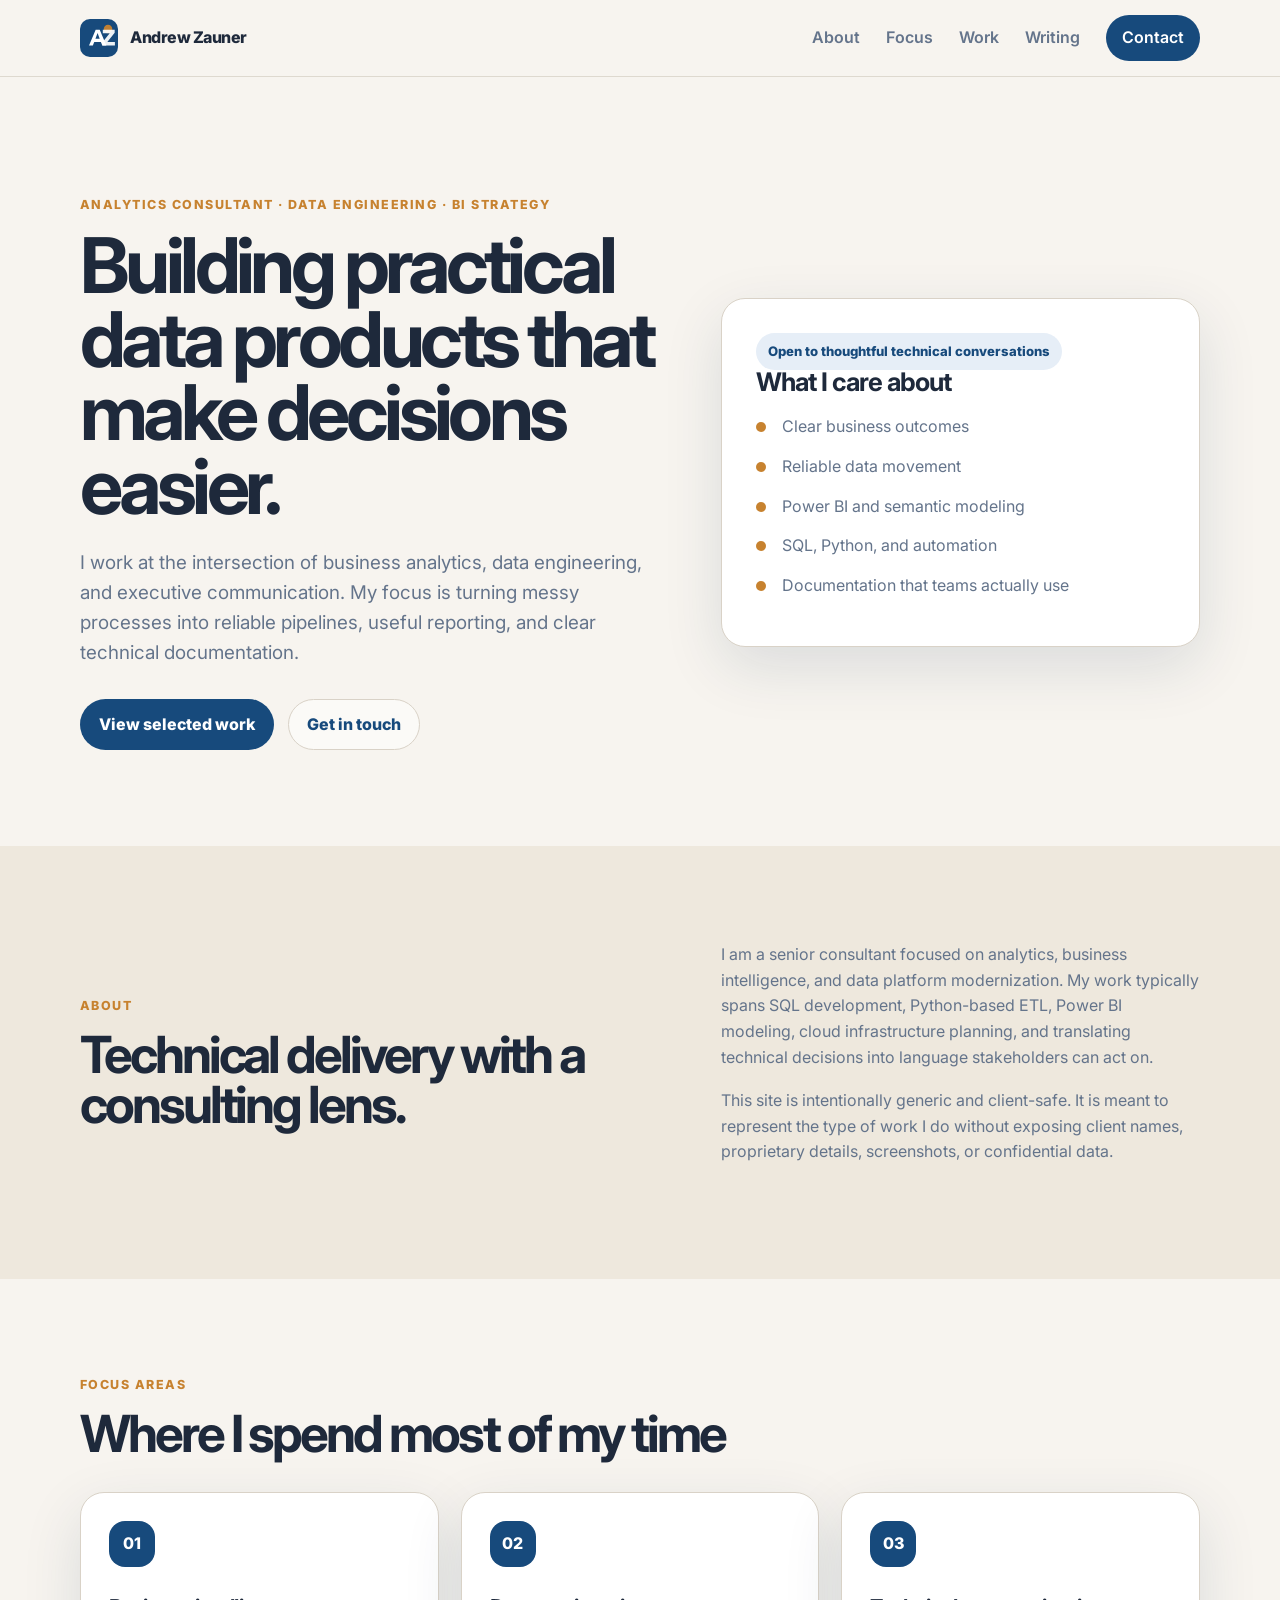
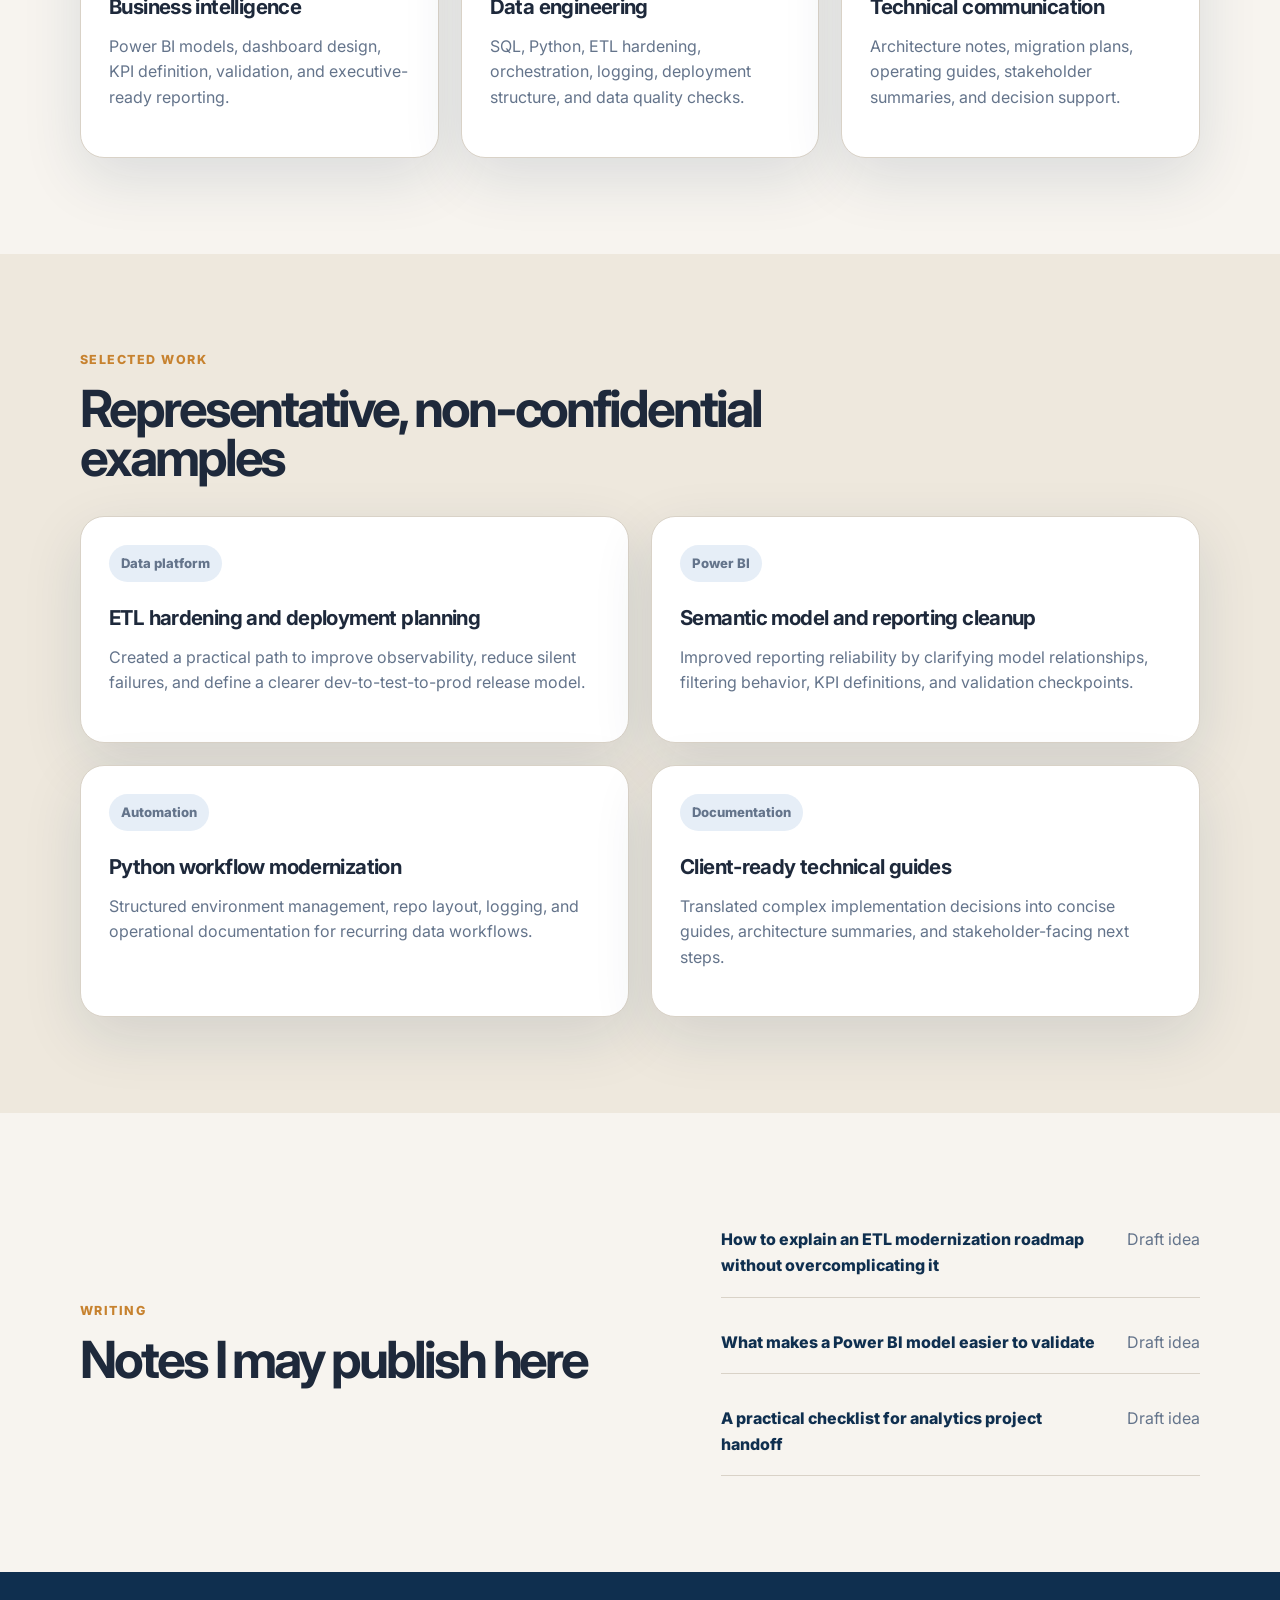
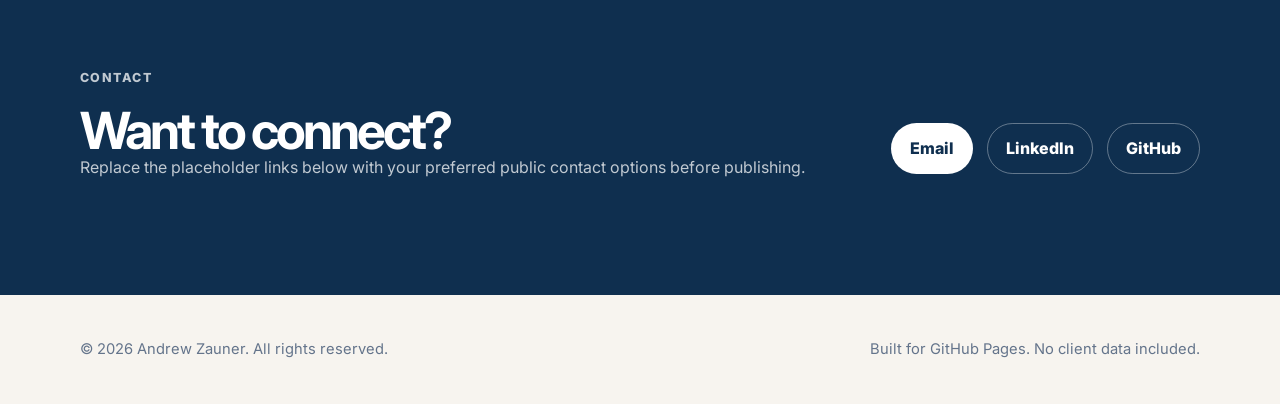
==== index.html @ 5b7cacc1 "Initial commit" ====
<!doctype html>
<html lang="en">
  <head>
    <meta charset="utf-8" />
    <meta name="viewport" content="width=device-width, initial-scale=1" />
    <meta name="description" content="Personal site for a business analytics and data engineering consultant focused on practical BI, automation, and technical delivery." />
    <title>Andrew Zauner | Analytics, Data Engineering, and BI</title>
    <link rel="preconnect" href="https://fonts.googleapis.com" />
    <link rel="preconnect" href="https://fonts.gstatic.com" crossorigin />
    <link href="https://fonts.googleapis.com/css2?family=Inter:wght@400;500;600;700;800&display=swap" rel="stylesheet" />
    <link rel="stylesheet" href="assets/css/styles.css" />
  </head>
  <body>
    <a class="skip-link" href="#main">Skip to content</a>

    <header class="site-header" data-header>
      <nav class="nav container" aria-label="Primary navigation">
        <a class="brand" href="#top" aria-label="Home">
          <img src="assets/img/avatar.svg" alt="" class="brand-mark" />
          <span>Andrew Zauner</span>
        </a>
        <button class="menu-toggle" type="button" aria-label="Toggle navigation" aria-expanded="false" data-menu-toggle>
          <span></span>
          <span></span>
          <span></span>
        </button>
        <div class="nav-links" data-nav-links>
          <a href="#about">About</a>
          <a href="#focus">Focus</a>
          <a href="#work">Work</a>
          <a href="#writing">Writing</a>
          <a href="#contact" class="nav-cta">Contact</a>
        </div>
      </nav>
    </header>

    <main id="main">
      <section id="top" class="hero section">
        <div class="container hero-grid">
          <div class="hero-copy">
            <p class="eyebrow">Analytics Consultant · Data Engineering · BI Strategy</p>
            <h1>Building practical data products that make decisions easier.</h1>
            <p class="hero-text">
              I work at the intersection of business analytics, data engineering, and executive communication.
              My focus is turning messy processes into reliable pipelines, useful reporting, and clear technical documentation.
            </p>
            <div class="hero-actions">
              <a class="button primary" href="#work">View selected work</a>
              <a class="button secondary" href="#contact">Get in touch</a>
            </div>
          </div>
          <aside class="hero-card" aria-label="Profile summary">
            <div class="status-pill">Open to thoughtful technical conversations</div>
            <h2>What I care about</h2>
            <ul class="check-list">
              <li>Clear business outcomes</li>
              <li>Reliable data movement</li>
              <li>Power BI and semantic modeling</li>
              <li>SQL, Python, and automation</li>
              <li>Documentation that teams actually use</li>
            </ul>
          </aside>
        </div>
      </section>

      <section id="about" class="section section-muted">
        <div class="container two-column">
          <div>
            <p class="eyebrow">About</p>
            <h2>Technical delivery with a consulting lens.</h2>
          </div>
          <div class="prose">
            <p>
              I am a senior consultant focused on analytics, business intelligence, and data platform modernization.
              My work typically spans SQL development, Python-based ETL, Power BI modeling, cloud infrastructure planning,
              and translating technical decisions into language stakeholders can act on.
            </p>
            <p>
              This site is intentionally generic and client-safe. It is meant to represent the type of work I do without
              exposing client names, proprietary details, screenshots, or confidential data.
            </p>
          </div>
        </div>
      </section>

      <section id="focus" class="section">
        <div class="container">
          <div class="section-heading">
            <p class="eyebrow">Focus areas</p>
            <h2>Where I spend most of my time</h2>
          </div>
          <div class="card-grid three">
            <article class="card">
              <div class="icon">01</div>
              <h3>Business intelligence</h3>
              <p>Power BI models, dashboard design, KPI definition, validation, and executive-ready reporting.</p>
            </article>
            <article class="card">
              <div class="icon">02</div>
              <h3>Data engineering</h3>
              <p>SQL, Python, ETL hardening, orchestration, logging, deployment structure, and data quality checks.</p>
            </article>
            <article class="card">
              <div class="icon">03</div>
              <h3>Technical communication</h3>
              <p>Architecture notes, migration plans, operating guides, stakeholder summaries, and decision support.</p>
            </article>
          </div>
        </div>
      </section>

      <section id="work" class="section section-muted">
        <div class="container">
          <div class="section-heading">
            <p class="eyebrow">Selected work</p>
            <h2>Representative, non-confidential examples</h2>
          </div>
          <div class="card-grid two">
            <article class="card project-card">
              <p class="tag">Data platform</p>
              <h3>ETL hardening and deployment planning</h3>
              <p>Created a practical path to improve observability, reduce silent failures, and define a clearer dev-to-test-to-prod release model.</p>
            </article>
            <article class="card project-card">
              <p class="tag">Power BI</p>
              <h3>Semantic model and reporting cleanup</h3>
              <p>Improved reporting reliability by clarifying model relationships, filtering behavior, KPI definitions, and validation checkpoints.</p>
            </article>
            <article class="card project-card">
              <p class="tag">Automation</p>
              <h3>Python workflow modernization</h3>
              <p>Structured environment management, repo layout, logging, and operational documentation for recurring data workflows.</p>
            </article>
            <article class="card project-card">
              <p class="tag">Documentation</p>
              <h3>Client-ready technical guides</h3>
              <p>Translated complex implementation decisions into concise guides, architecture summaries, and stakeholder-facing next steps.</p>
            </article>
          </div>
        </div>
      </section>

      <section id="writing" class="section">
        <div class="container two-column">
          <div>
            <p class="eyebrow">Writing</p>
            <h2>Notes I may publish here</h2>
          </div>
          <div class="prose">
            <ul class="article-list">
              <li>
                <a href="#contact">How to explain an ETL modernization roadmap without overcomplicating it</a>
                <span>Draft idea</span>
              </li>
              <li>
                <a href="#contact">What makes a Power BI model easier to validate</a>
                <span>Draft idea</span>
              </li>
              <li>
                <a href="#contact">A practical checklist for analytics project handoff</a>
                <span>Draft idea</span>
              </li>
            </ul>
          </div>
        </div>
      </section>

      <section id="contact" class="section section-dark">
        <div class="container contact-panel">
          <div>
            <p class="eyebrow">Contact</p>
            <h2>Want to connect?</h2>
            <p>
              Replace the placeholder links below with your preferred public contact options before publishing.
            </p>
          </div>
          <div class="contact-links">
            <a class="button light" href="mailto:you@example.com">Email</a>
            <a class="button outline-light" href="https://www.linkedin.com/" target="_blank" rel="noreferrer">LinkedIn</a>
            <a class="button outline-light" href="https://github.com/YOUR_GITHUB_USERNAME" target="_blank" rel="noreferrer">GitHub</a>
          </div>
        </div>
      </section>
    </main>

    <footer class="site-footer">
      <div class="container footer-inner">
        <p>&copy; <span data-year></span> Andrew Zauner. All rights reserved.</p>
        <p>Built for GitHub Pages. No client data included.</p>
      </div>
    </footer>

    <script src="assets/js/main.js"></script>
  </body>
</html>
---- assets/css/styles.css ----
:root {
  --bg: #f7f4ef;
  --surface: #ffffff;
  --surface-muted: #eee8dd;
  --text: #1e293b;
  --muted: #64748b;
  --brand: #174a7c;
  --brand-dark: #0f2f4f;
  --accent: #c7822f;
  --border: #d9d2c7;
  --shadow: 0 20px 60px rgba(15, 47, 79, 0.12);
  --radius: 24px;
  --container: 1120px;
}

* {
  box-sizing: border-box;
}

html {
  scroll-behavior: smooth;
}

body {
  margin: 0;
  font-family: Inter, system-ui, -apple-system, BlinkMacSystemFont, "Segoe UI", sans-serif;
  color: var(--text);
  background: var(--bg);
  line-height: 1.6;
}

a {
  color: inherit;
  text-decoration: none;
}

img {
  display: block;
  max-width: 100%;
}

.container {
  width: min(100% - 40px, var(--container));
  margin: 0 auto;
}

.skip-link {
  position: absolute;
  left: -999px;
  top: 12px;
  z-index: 100;
  background: var(--brand);
  color: white;
  padding: 10px 14px;
  border-radius: 999px;
}

.skip-link:focus {
  left: 12px;
}

.site-header {
  position: sticky;
  top: 0;
  z-index: 50;
  background: rgba(247, 244, 239, 0.86);
  backdrop-filter: blur(18px);
  border-bottom: 1px solid rgba(217, 210, 199, 0.8);
}

.nav {
  display: flex;
  align-items: center;
  justify-content: space-between;
  min-height: 76px;
}

.brand {
  display: inline-flex;
  align-items: center;
  gap: 12px;
  font-weight: 800;
  letter-spacing: -0.03em;
}

.brand-mark {
  width: 38px;
  height: 38px;
}

.nav-links {
  display: flex;
  align-items: center;
  gap: 26px;
  color: var(--muted);
  font-weight: 600;
}

.nav-links a:hover,
.nav-links a.active {
  color: var(--brand);
}

.nav-cta {
  color: white !important;
  background: var(--brand);
  padding: 10px 16px;
  border-radius: 999px;
}

.menu-toggle {
  display: none;
  border: 0;
  background: transparent;
  padding: 8px;
}

.menu-toggle span {
  display: block;
  width: 24px;
  height: 2px;
  margin: 5px 0;
  background: var(--text);
}

.section {
  padding: 96px 0;
}

.section-muted {
  background: var(--surface-muted);
}

.section-dark {
  background: var(--brand-dark);
  color: white;
}

.hero {
  padding: 118px 0 96px;
}

.hero-grid,
.two-column {
  display: grid;
  grid-template-columns: 1.1fr 0.9fr;
  gap: 56px;
  align-items: center;
}

.hero h1,
.section h2,
.error-page h1 {
  margin: 0;
  font-size: clamp(2.4rem, 6vw, 5rem);
  line-height: 0.96;
  letter-spacing: -0.06em;
}

.section h2 {
  font-size: clamp(2rem, 4vw, 3.4rem);
}

.hero-text {
  max-width: 680px;
  margin: 24px 0 0;
  font-size: 1.18rem;
  color: var(--muted);
}

.eyebrow {
  margin: 0 0 14px;
  color: var(--accent);
  text-transform: uppercase;
  letter-spacing: 0.12em;
  font-weight: 800;
  font-size: 0.78rem;
}

.hero-actions,
.contact-links {
  display: flex;
  flex-wrap: wrap;
  gap: 14px;
  margin-top: 30px;
}

.button {
  display: inline-flex;
  align-items: center;
  justify-content: center;
  min-height: 46px;
  padding: 12px 18px;
  border-radius: 999px;
  font-weight: 800;
  border: 1px solid transparent;
  transition: transform 180ms ease, box-shadow 180ms ease, background 180ms ease;
}

.button:hover {
  transform: translateY(-2px);
  box-shadow: 0 14px 28px rgba(15, 47, 79, 0.16);
}

.primary {
  background: var(--brand);
  color: white;
}

.secondary {
  border-color: var(--border);
  color: var(--brand);
  background: rgba(255, 255, 255, 0.55);
}

.light {
  background: white;
  color: var(--brand-dark);
}

.outline-light {
  border-color: rgba(255,255,255,0.35);
  color: white;
}

.hero-card,
.card {
  background: var(--surface);
  border: 1px solid var(--border);
  border-radius: var(--radius);
  box-shadow: var(--shadow);
}

.hero-card {
  padding: 34px;
}

.hero-card h2 {
  font-size: 1.6rem;
  letter-spacing: -0.04em;
}

.status-pill,
.tag {
  display: inline-flex;
  align-items: center;
  width: fit-content;
  color: var(--brand);
  background: #e6eef7;
  padding: 8px 12px;
  border-radius: 999px;
  font-size: 0.82rem;
  font-weight: 800;
}

.check-list {
  padding: 0;
  margin: 20px 0 0;
  list-style: none;
}

.check-list li {
  position: relative;
  padding-left: 26px;
  margin: 14px 0;
  color: var(--muted);
}

.check-list li::before {
  content: "";
  position: absolute;
  left: 0;
  top: 8px;
  width: 10px;
  height: 10px;
  border-radius: 999px;
  background: var(--accent);
}

.prose p,
.card p,
.contact-panel p,
.error-page p {
  color: var(--muted);
  margin: 0 0 18px;
}

.section-dark .eyebrow,
.section-dark p {
  color: rgba(255,255,255,0.74);
}

.section-heading {
  max-width: 760px;
  margin-bottom: 34px;
}

.card-grid {
  display: grid;
  gap: 22px;
}

.card-grid.three {
  grid-template-columns: repeat(3, 1fr);
}

.card-grid.two {
  grid-template-columns: repeat(2, 1fr);
}

.card {
  padding: 28px;
}

.icon {
  display: inline-grid;
  place-items: center;
  width: 46px;
  height: 46px;
  border-radius: 16px;
  background: var(--brand);
  color: white;
  font-weight: 800;
  margin-bottom: 24px;
}

.card h3 {
  margin: 0 0 10px;
  font-size: 1.28rem;
  letter-spacing: -0.03em;
}

.project-card .tag {
  margin-bottom: 20px;
}

.article-list {
  display: grid;
  gap: 14px;
  padding: 0;
  margin: 0;
  list-style: none;
}

.article-list li {
  display: flex;
  justify-content: space-between;
  gap: 20px;
  padding: 18px 0;
  border-bottom: 1px solid var(--border);
}

.article-list a {
  font-weight: 800;
  color: var(--brand-dark);
}

.article-list span {
  white-space: nowrap;
  color: var(--muted);
}

.contact-panel {
  display: grid;
  grid-template-columns: 1fr auto;
  gap: 40px;
  align-items: center;
}

.site-footer {
  padding: 28px 0;
  color: var(--muted);
}

.footer-inner {
  display: flex;
  align-items: center;
  justify-content: space-between;
  gap: 20px;
  font-size: 0.92rem;
}

.error-page {
  min-height: 100vh;
  display: grid;
  align-content: center;
  justify-items: start;
}

@media (max-width: 800px) {
  .menu-toggle {
    display: block;
  }

  .nav-links {
    position: absolute;
    inset: 76px 20px auto 20px;
    display: none;
    flex-direction: column;
    align-items: stretch;
    gap: 8px;
    padding: 18px;
    background: white;
    border: 1px solid var(--border);
    border-radius: 20px;
    box-shadow: var(--shadow);
  }

  .nav-links.open {
    display: flex;
  }

  .hero-grid,
  .two-column,
  .contact-panel,
  .card-grid.three,
  .card-grid.two {
    grid-template-columns: 1fr;
  }

  .section,
  .hero {
    padding: 72px 0;
  }

  .footer-inner,
  .article-list li {
    flex-direction: column;
    align-items: flex-start;
  }
}
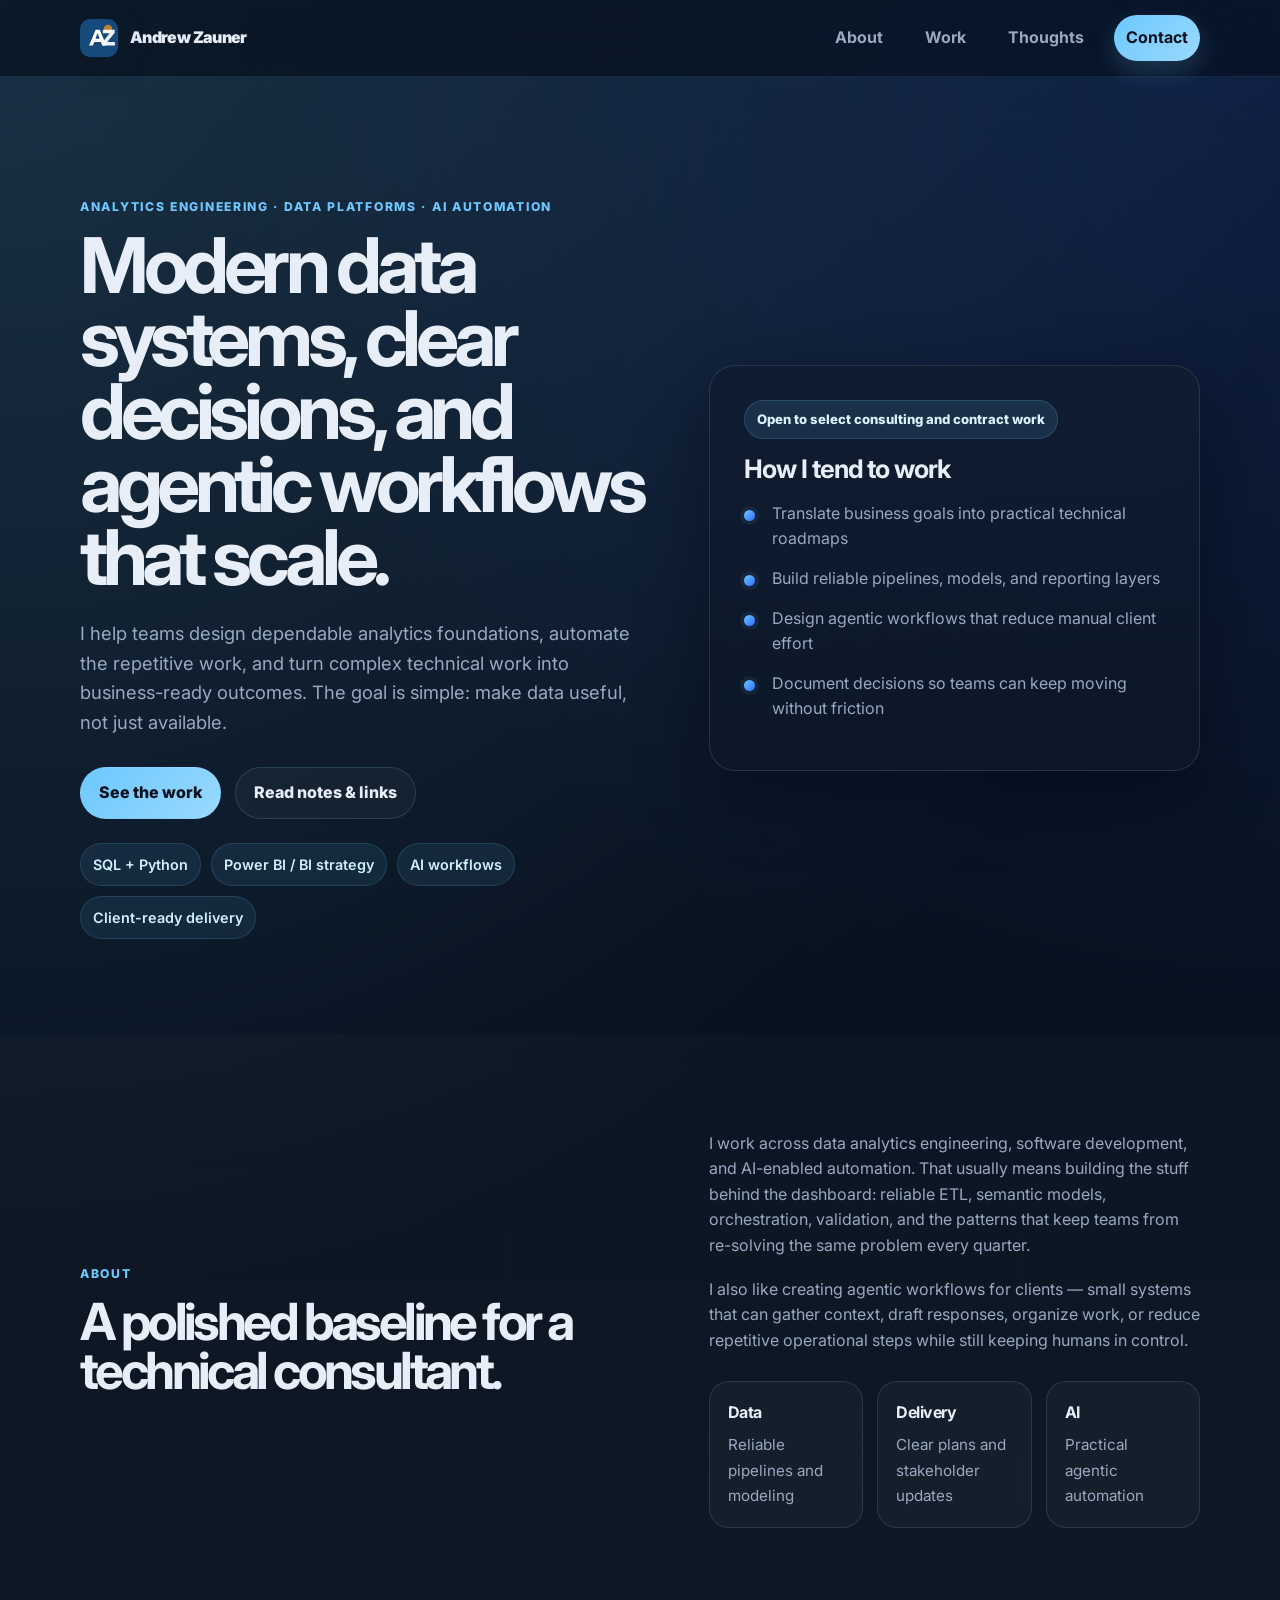
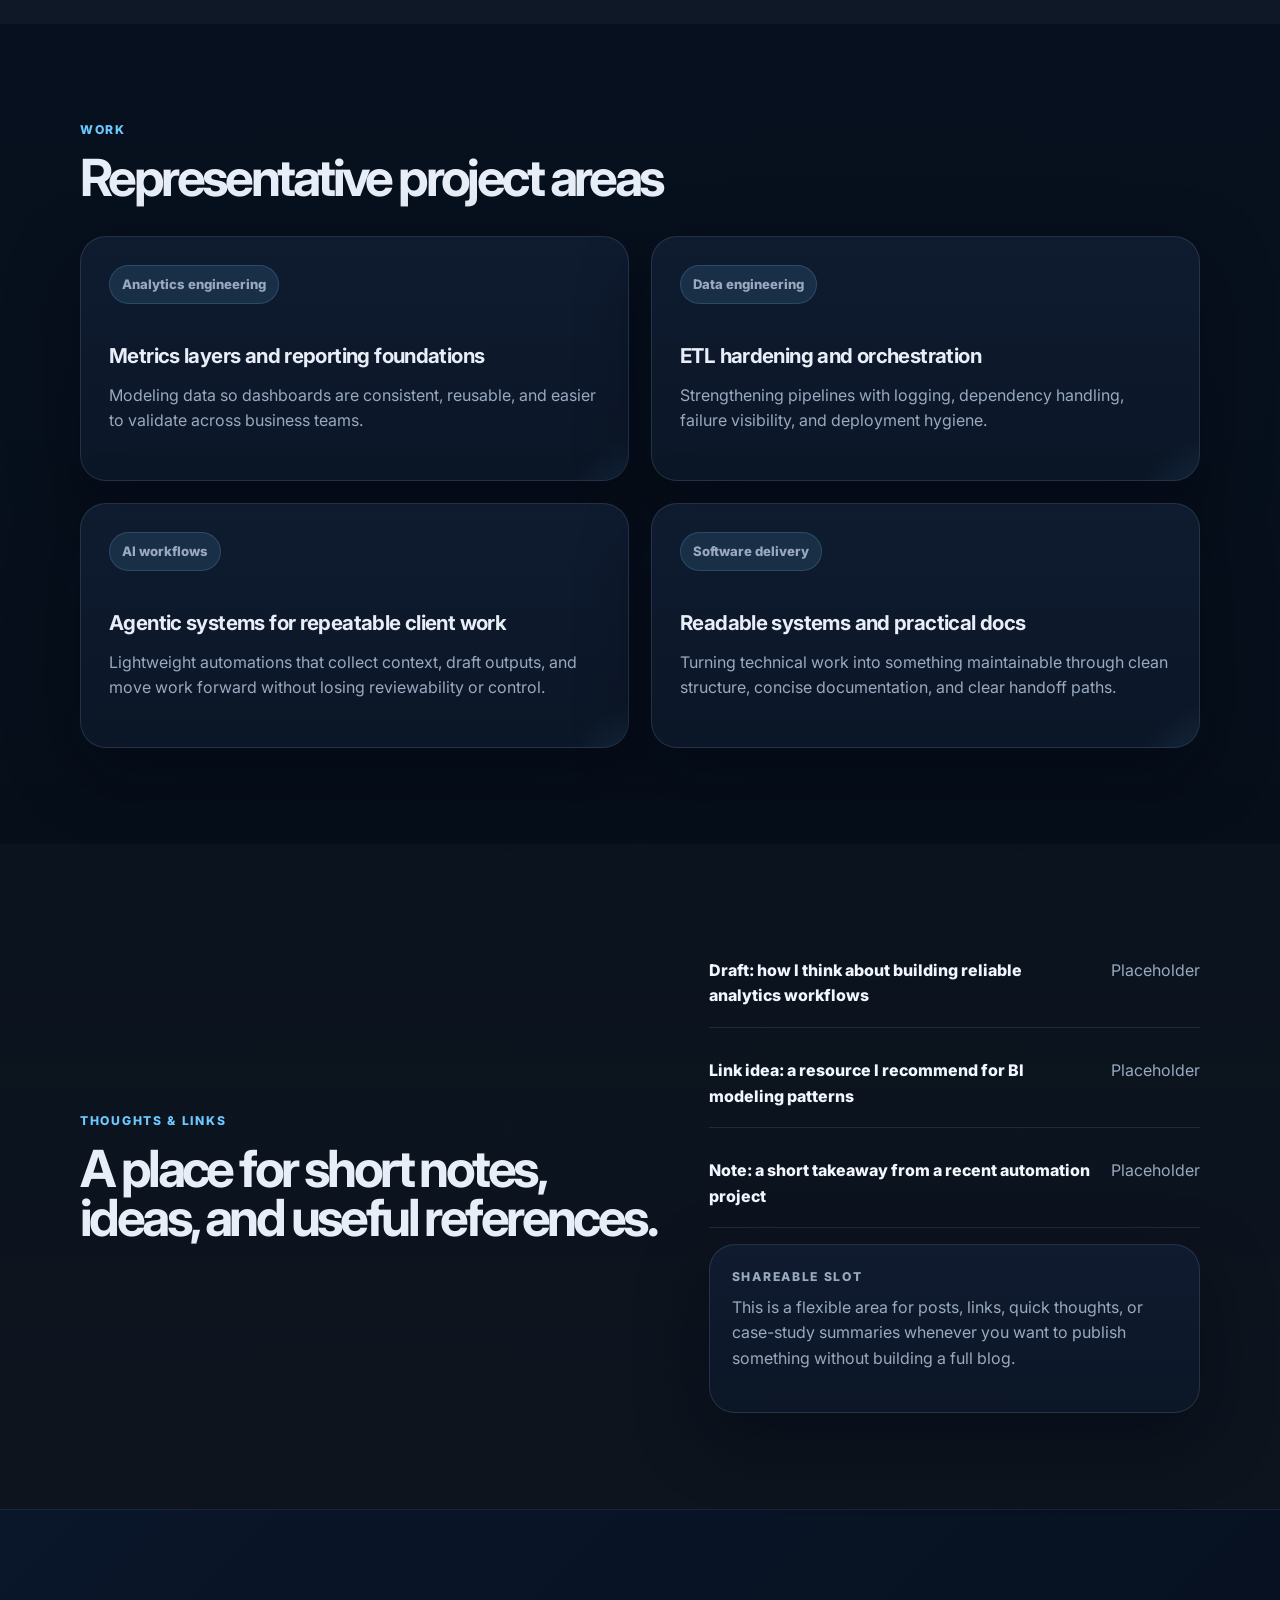
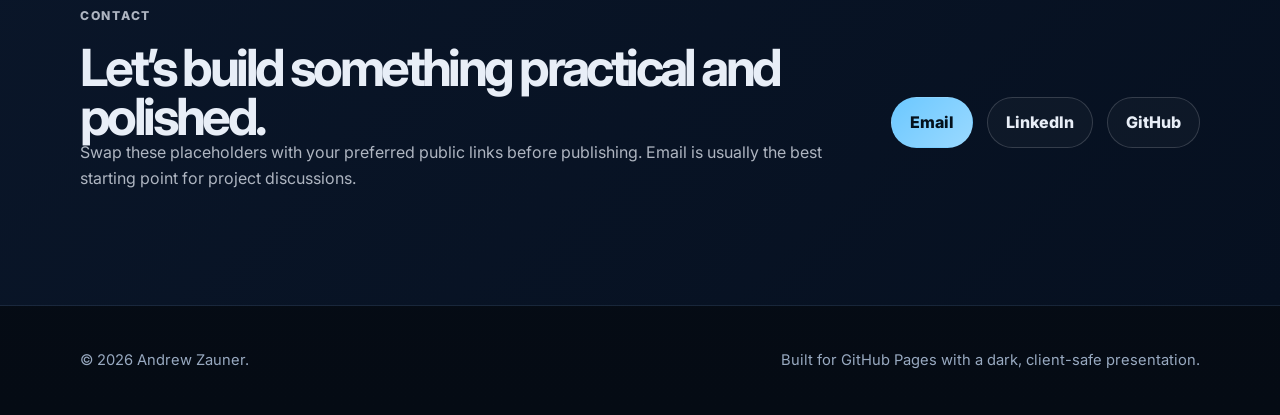
==== commit 6e574a62: "Styling updates" ====
--- a/index.html
+++ b/index.html
@@ -3,11 +3,14 @@
   <head>
     <meta charset="utf-8" />
     <meta name="viewport" content="width=device-width, initial-scale=1" />
-    <meta name="description" content="Personal site for a business analytics and data engineering consultant focused on practical BI, automation, and technical delivery." />
-    <title>Andrew Zauner | Analytics, Data Engineering, and BI</title>
+    <meta
+      name="description"
+      content="Andrew Zauner builds polished data systems, analytics platforms, and AI-enabled workflows for modern teams."
+    />
+    <title>Andrew Zauner | Data, Analytics, and AI Systems</title>
     <link rel="preconnect" href="https://fonts.googleapis.com" />
     <link rel="preconnect" href="https://fonts.gstatic.com" crossorigin />
-    <link href="https://fonts.googleapis.com/css2?family=Inter:wght@400;500;600;700;800&display=swap" rel="stylesheet" />
+    <link href="https://fonts.googleapis.com/css2?family=Inter:wght@400;500;600;700;800;900&display=swap" rel="stylesheet" />
     <link rel="stylesheet" href="assets/css/styles.css" />
   </head>
   <body>
@@ -26,9 +29,8 @@
         </button>
         <div class="nav-links" data-nav-links>
           <a href="#about">About</a>
-          <a href="#focus">Focus</a>
           <a href="#work">Work</a>
-          <a href="#writing">Writing</a>
+          <a href="#thoughts">Thoughts</a>
           <a href="#contact" class="nav-cta">Contact</a>
         </div>
       </nav>
@@ -38,26 +40,32 @@
       <section id="top" class="hero section">
         <div class="container hero-grid">
           <div class="hero-copy">
-            <p class="eyebrow">Analytics Consultant · Data Engineering · BI Strategy</p>
-            <h1>Building practical data products that make decisions easier.</h1>
+            <p class="eyebrow">Analytics Engineering · Data Platforms · AI Automation</p>
+            <h1>Modern data systems, clear decisions, and agentic workflows that scale.</h1>
             <p class="hero-text">
-              I work at the intersection of business analytics, data engineering, and executive communication.
-              My focus is turning messy processes into reliable pipelines, useful reporting, and clear technical documentation.
+              I help teams design dependable analytics foundations, automate the repetitive work, and turn complex
+              technical work into business-ready outcomes. The goal is simple: make data useful, not just available.
             </p>
             <div class="hero-actions">
-              <a class="button primary" href="#work">View selected work</a>
-              <a class="button secondary" href="#contact">Get in touch</a>
-            </div>
-          </div>
+              <a class="button primary" href="#work">See the work</a>
+              <a class="button secondary" href="#thoughts">Read notes & links</a>
+            </div>
+            <div class="hero-badges" aria-label="Highlights">
+              <span>SQL + Python</span>
+              <span>Power BI / BI strategy</span>
+              <span>AI workflows</span>
+              <span>Client-ready delivery</span>
+            </div>
+          </div>
+
           <aside class="hero-card" aria-label="Profile summary">
-            <div class="status-pill">Open to thoughtful technical conversations</div>
-            <h2>What I care about</h2>
+            <div class="status-pill">Open to select consulting and contract work</div>
+            <h2>How I tend to work</h2>
             <ul class="check-list">
-              <li>Clear business outcomes</li>
-              <li>Reliable data movement</li>
-              <li>Power BI and semantic modeling</li>
-              <li>SQL, Python, and automation</li>
-              <li>Documentation that teams actually use</li>
+              <li>Translate business goals into practical technical roadmaps</li>
+              <li>Build reliable pipelines, models, and reporting layers</li>
+              <li>Design agentic workflows that reduce manual client effort</li>
+              <li>Document decisions so teams can keep moving without friction</li>
             </ul>
           </aside>
         </div>
@@ -67,100 +75,105 @@
         <div class="container two-column">
           <div>
             <p class="eyebrow">About</p>
-            <h2>Technical delivery with a consulting lens.</h2>
+            <h2>A polished baseline for a technical consultant.</h2>
           </div>
           <div class="prose">
             <p>
-              I am a senior consultant focused on analytics, business intelligence, and data platform modernization.
-              My work typically spans SQL development, Python-based ETL, Power BI modeling, cloud infrastructure planning,
-              and translating technical decisions into language stakeholders can act on.
+              I work across data analytics engineering, software development, and AI-enabled automation. That usually
+              means building the stuff behind the dashboard: reliable ETL, semantic models, orchestration, validation,
+              and the patterns that keep teams from re-solving the same problem every quarter.
             </p>
             <p>
-              This site is intentionally generic and client-safe. It is meant to represent the type of work I do without
-              exposing client names, proprietary details, screenshots, or confidential data.
-            </p>
-          </div>
-        </div>
-      </section>
-
-      <section id="focus" class="section">
+              I also like creating agentic workflows for clients — small systems that can gather context, draft
+              responses, organize work, or reduce repetitive operational steps while still keeping humans in control.
+            </p>
+            <div class="mini-stats" aria-label="Core themes">
+              <div>
+                <strong>Data</strong>
+                <span>Reliable pipelines and modeling</span>
+              </div>
+              <div>
+                <strong>Delivery</strong>
+                <span>Clear plans and stakeholder updates</span>
+              </div>
+              <div>
+                <strong>AI</strong>
+                <span>Practical agentic automation</span>
+              </div>
+            </div>
+          </div>
+        </div>
+      </section>
+
+      <section id="work" class="section">
         <div class="container">
           <div class="section-heading">
-            <p class="eyebrow">Focus areas</p>
-            <h2>Where I spend most of my time</h2>
-          </div>
-          <div class="card-grid three">
-            <article class="card">
-              <div class="icon">01</div>
-              <h3>Business intelligence</h3>
-              <p>Power BI models, dashboard design, KPI definition, validation, and executive-ready reporting.</p>
-            </article>
-            <article class="card">
-              <div class="icon">02</div>
-              <h3>Data engineering</h3>
-              <p>SQL, Python, ETL hardening, orchestration, logging, deployment structure, and data quality checks.</p>
-            </article>
-            <article class="card">
-              <div class="icon">03</div>
-              <h3>Technical communication</h3>
-              <p>Architecture notes, migration plans, operating guides, stakeholder summaries, and decision support.</p>
-            </article>
-          </div>
-        </div>
-      </section>
-
-      <section id="work" class="section section-muted">
-        <div class="container">
-          <div class="section-heading">
-            <p class="eyebrow">Selected work</p>
-            <h2>Representative, non-confidential examples</h2>
+            <p class="eyebrow">Work</p>
+            <h2>Representative project areas</h2>
           </div>
           <div class="card-grid two">
             <article class="card project-card">
-              <p class="tag">Data platform</p>
-              <h3>ETL hardening and deployment planning</h3>
-              <p>Created a practical path to improve observability, reduce silent failures, and define a clearer dev-to-test-to-prod release model.</p>
-            </article>
-            <article class="card project-card">
-              <p class="tag">Power BI</p>
-              <h3>Semantic model and reporting cleanup</h3>
-              <p>Improved reporting reliability by clarifying model relationships, filtering behavior, KPI definitions, and validation checkpoints.</p>
-            </article>
-            <article class="card project-card">
-              <p class="tag">Automation</p>
-              <h3>Python workflow modernization</h3>
-              <p>Structured environment management, repo layout, logging, and operational documentation for recurring data workflows.</p>
-            </article>
-            <article class="card project-card">
-              <p class="tag">Documentation</p>
-              <h3>Client-ready technical guides</h3>
-              <p>Translated complex implementation decisions into concise guides, architecture summaries, and stakeholder-facing next steps.</p>
-            </article>
-          </div>
-        </div>
-      </section>
-
-      <section id="writing" class="section">
+              <p class="tag">Analytics engineering</p>
+              <h3>Metrics layers and reporting foundations</h3>
+              <p>
+                Modeling data so dashboards are consistent, reusable, and easier to validate across business teams.
+              </p>
+            </article>
+            <article class="card project-card">
+              <p class="tag">Data engineering</p>
+              <h3>ETL hardening and orchestration</h3>
+              <p>
+                Strengthening pipelines with logging, dependency handling, failure visibility, and deployment hygiene.
+              </p>
+            </article>
+            <article class="card project-card">
+              <p class="tag">AI workflows</p>
+              <h3>Agentic systems for repeatable client work</h3>
+              <p>
+                Lightweight automations that collect context, draft outputs, and move work forward without losing
+                reviewability or control.
+              </p>
+            </article>
+            <article class="card project-card">
+              <p class="tag">Software delivery</p>
+              <h3>Readable systems and practical docs</h3>
+              <p>
+                Turning technical work into something maintainable through clean structure, concise documentation, and
+                clear handoff paths.
+              </p>
+            </article>
+          </div>
+        </div>
+      </section>
+
+      <section id="thoughts" class="section section-muted">
         <div class="container two-column">
           <div>
-            <p class="eyebrow">Writing</p>
-            <h2>Notes I may publish here</h2>
-          </div>
-          <div class="prose">
+            <p class="eyebrow">Thoughts & links</p>
+            <h2>A place for short notes, ideas, and useful references.</h2>
+          </div>
+          <div class="thoughts-panel">
             <ul class="article-list">
               <li>
-                <a href="#contact">How to explain an ETL modernization roadmap without overcomplicating it</a>
-                <span>Draft idea</span>
+                <a href="#contact">Draft: how I think about building reliable analytics workflows</a>
+                <span>Placeholder</span>
               </li>
               <li>
-                <a href="#contact">What makes a Power BI model easier to validate</a>
-                <span>Draft idea</span>
+                <a href="#contact">Link idea: a resource I recommend for BI modeling patterns</a>
+                <span>Placeholder</span>
               </li>
               <li>
-                <a href="#contact">A practical checklist for analytics project handoff</a>
-                <span>Draft idea</span>
+                <a href="#contact">Note: a short takeaway from a recent automation project</a>
+                <span>Placeholder</span>
               </li>
             </ul>
+            <div class="thought-callout">
+              <p class="eyebrow">Shareable slot</p>
+              <p>
+                This is a flexible area for posts, links, quick thoughts, or case-study summaries whenever you want to
+                publish something without building a full blog.
+              </p>
+            </div>
           </div>
         </div>
       </section>
@@ -169,9 +182,10 @@
         <div class="container contact-panel">
           <div>
             <p class="eyebrow">Contact</p>
-            <h2>Want to connect?</h2>
+            <h2>Let’s build something practical and polished.</h2>
             <p>
-              Replace the placeholder links below with your preferred public contact options before publishing.
+              Swap these placeholders with your preferred public links before publishing. Email is usually the best
+              starting point for project discussions.
             </p>
           </div>
           <div class="contact-links">
@@ -185,8 +199,8 @@
 
     <footer class="site-footer">
       <div class="container footer-inner">
-        <p>&copy; <span data-year></span> Andrew Zauner. All rights reserved.</p>
-        <p>Built for GitHub Pages. No client data included.</p>
+        <p>&copy; <span data-year></span> Andrew Zauner.</p>
+        <p>Built for GitHub Pages with a dark, client-safe presentation.</p>
       </div>
     </footer>
 
--- a/assets/css/styles.css
+++ b/assets/css/styles.css
@@ -1,15 +1,19 @@
 :root {
-  --bg: #f7f4ef;
-  --surface: #ffffff;
-  --surface-muted: #eee8dd;
-  --text: #1e293b;
-  --muted: #64748b;
-  --brand: #174a7c;
-  --brand-dark: #0f2f4f;
-  --accent: #c7822f;
-  --border: #d9d2c7;
-  --shadow: 0 20px 60px rgba(15, 47, 79, 0.12);
-  --radius: 24px;
+  --bg: #07111f;
+  --bg-alt: #0c1728;
+  --surface: rgba(14, 25, 42, 0.88);
+  --surface-strong: #101c31;
+  --surface-muted: rgba(16, 28, 49, 0.72);
+  --text: #e8eef7;
+  --muted: #98a9c0;
+  --brand: #6cc8ff;
+  --brand-strong: #9ad9ff;
+  --brand-deep: #2f6cff;
+  --accent: #72d0ff;
+  --border: rgba(140, 170, 205, 0.18);
+  --border-strong: rgba(140, 170, 205, 0.34);
+  --shadow: 0 24px 70px rgba(2, 7, 18, 0.45);
+  --radius: 26px;
   --container: 1120px;
 }
 
@@ -25,8 +29,22 @@
   margin: 0;
   font-family: Inter, system-ui, -apple-system, BlinkMacSystemFont, "Segoe UI", sans-serif;
   color: var(--text);
-  background: var(--bg);
+  background:
+    radial-gradient(circle at top left, rgba(108, 200, 255, 0.18), transparent 34%),
+    radial-gradient(circle at top right, rgba(47, 108, 255, 0.18), transparent 28%),
+    linear-gradient(180deg, #08101d 0%, var(--bg) 42%, #050b14 100%);
   line-height: 1.6;
+  text-rendering: optimizeLegibility;
+}
+
+body::before {
+  content: "";
+  position: fixed;
+  inset: 0;
+  pointer-events: none;
+  background-image: linear-gradient(rgba(255, 255, 255, 0.015) 1px, transparent 1px);
+  background-size: 100% 28px;
+  mask-image: linear-gradient(180deg, rgba(0, 0, 0, 0.45), transparent);
 }
 
 a {
@@ -50,9 +68,10 @@
   top: 12px;
   z-index: 100;
   background: var(--brand);
-  color: white;
+  color: #04111c;
   padding: 10px 14px;
   border-radius: 999px;
+  font-weight: 800;
 }
 
 .skip-link:focus {
@@ -63,9 +82,9 @@
   position: sticky;
   top: 0;
   z-index: 50;
-  background: rgba(247, 244, 239, 0.86);
+  background: rgba(7, 17, 31, 0.7);
   backdrop-filter: blur(18px);
-  border-bottom: 1px solid rgba(217, 210, 199, 0.8);
+  border-bottom: 1px solid rgba(140, 170, 205, 0.12);
 }
 
 .nav {
@@ -79,33 +98,41 @@
   display: inline-flex;
   align-items: center;
   gap: 12px;
-  font-weight: 800;
-  letter-spacing: -0.03em;
+  font-weight: 900;
+  letter-spacing: -0.04em;
 }
 
 .brand-mark {
   width: 38px;
   height: 38px;
+  flex: 0 0 auto;
+  filter: drop-shadow(0 8px 16px rgba(8, 19, 34, 0.35));
 }
 
 .nav-links {
   display: flex;
   align-items: center;
-  gap: 26px;
-  color: var(--muted);
-  font-weight: 600;
+  gap: 18px;
+  color: var(--muted);
+  font-weight: 700;
+}
+
+.nav-links a {
+  padding: 10px 12px;
+  border-radius: 999px;
+  transition: background 180ms ease, color 180ms ease;
 }
 
 .nav-links a:hover,
 .nav-links a.active {
-  color: var(--brand);
+  color: var(--text);
+  background: rgba(108, 200, 255, 0.12);
 }
 
 .nav-cta {
-  color: white !important;
-  background: var(--brand);
-  padding: 10px 16px;
-  border-radius: 999px;
+  color: #04111c !important;
+  background: linear-gradient(135deg, var(--brand) 0%, var(--brand-strong) 100%);
+  box-shadow: 0 10px 24px rgba(108, 200, 255, 0.2);
 }
 
 .menu-toggle {
@@ -120,6 +147,7 @@
   width: 24px;
   height: 2px;
   margin: 5px 0;
+  border-radius: 999px;
   background: var(--text);
 }
 
@@ -128,23 +156,24 @@
 }
 
 .section-muted {
-  background: var(--surface-muted);
+  background: linear-gradient(180deg, rgba(255, 255, 255, 0.02), rgba(255, 255, 255, 0.03));
 }
 
 .section-dark {
-  background: var(--brand-dark);
-  color: white;
+  background: linear-gradient(135deg, #0a1629 0%, #061020 100%);
+  border-top: 1px solid rgba(140, 170, 205, 0.12);
+  border-bottom: 1px solid rgba(140, 170, 205, 0.12);
 }
 
 .hero {
-  padding: 118px 0 96px;
+  padding: 120px 0 96px;
 }
 
 .hero-grid,
 .two-column {
   display: grid;
-  grid-template-columns: 1.1fr 0.9fr;
-  gap: 56px;
+  grid-template-columns: 1.08fr 0.92fr;
+  gap: 52px;
   align-items: center;
 }
 
@@ -152,29 +181,29 @@
 .section h2,
 .error-page h1 {
   margin: 0;
-  font-size: clamp(2.4rem, 6vw, 5rem);
-  line-height: 0.96;
-  letter-spacing: -0.06em;
+  font-size: clamp(2.55rem, 6vw, 5.15rem);
+  line-height: 0.95;
+  letter-spacing: -0.07em;
 }
 
 .section h2 {
-  font-size: clamp(2rem, 4vw, 3.4rem);
+  font-size: clamp(2rem, 4vw, 3.5rem);
 }
 
 .hero-text {
   max-width: 680px;
   margin: 24px 0 0;
-  font-size: 1.18rem;
+  font-size: 1.15rem;
   color: var(--muted);
 }
 
 .eyebrow {
   margin: 0 0 14px;
-  color: var(--accent);
+  color: var(--brand);
   text-transform: uppercase;
-  letter-spacing: 0.12em;
+  letter-spacing: 0.14em;
   font-weight: 800;
-  font-size: 0.78rem;
+  font-size: 0.76rem;
 }
 
 .hero-actions,
@@ -185,6 +214,23 @@
   margin-top: 30px;
 }
 
+.hero-badges {
+  display: flex;
+  flex-wrap: wrap;
+  gap: 10px;
+  margin-top: 24px;
+}
+
+.hero-badges span {
+  padding: 9px 12px;
+  border-radius: 999px;
+  background: rgba(108, 200, 255, 0.09);
+  border: 1px solid rgba(108, 200, 255, 0.16);
+  color: #cfeeff;
+  font-size: 0.9rem;
+  font-weight: 600;
+}
+
 .button {
   display: inline-flex;
   align-items: center;
@@ -199,33 +245,35 @@
 
 .button:hover {
   transform: translateY(-2px);
-  box-shadow: 0 14px 28px rgba(15, 47, 79, 0.16);
+  box-shadow: 0 14px 28px rgba(8, 19, 34, 0.34);
 }
 
 .primary {
-  background: var(--brand);
-  color: white;
+  color: #04111c;
+  background: linear-gradient(135deg, var(--brand) 0%, var(--brand-strong) 100%);
 }
 
 .secondary {
-  border-color: var(--border);
-  color: var(--brand);
-  background: rgba(255, 255, 255, 0.55);
+  border-color: rgba(108, 200, 255, 0.18);
+  color: var(--text);
+  background: rgba(255, 255, 255, 0.03);
 }
 
 .light {
-  background: white;
-  color: var(--brand-dark);
+  background: linear-gradient(135deg, var(--brand) 0%, var(--brand-strong) 100%);
+  color: #04111c;
 }
 
 .outline-light {
-  border-color: rgba(255,255,255,0.35);
-  color: white;
+  border-color: rgba(255, 255, 255, 0.16);
+  color: var(--text);
+  background: rgba(255, 255, 255, 0.03);
 }
 
 .hero-card,
-.card {
-  background: var(--surface);
+.card,
+.thought-callout {
+  background: linear-gradient(180deg, rgba(16, 28, 49, 0.92), rgba(12, 23, 40, 0.92));
   border: 1px solid var(--border);
   border-radius: var(--radius);
   box-shadow: var(--shadow);
@@ -236,6 +284,7 @@
 }
 
 .hero-card h2 {
+  margin-top: 18px;
   font-size: 1.6rem;
   letter-spacing: -0.04em;
 }
@@ -245,8 +294,9 @@
   display: inline-flex;
   align-items: center;
   width: fit-content;
-  color: var(--brand);
-  background: #e6eef7;
+  color: #d9f4ff;
+  background: rgba(108, 200, 255, 0.12);
+  border: 1px solid rgba(108, 200, 255, 0.18);
   padding: 8px 12px;
   border-radius: 999px;
   font-size: 0.82rem;
@@ -261,7 +311,7 @@
 
 .check-list li {
   position: relative;
-  padding-left: 26px;
+  padding-left: 28px;
   margin: 14px 0;
   color: var(--muted);
 }
@@ -270,24 +320,26 @@
   content: "";
   position: absolute;
   left: 0;
-  top: 8px;
-  width: 10px;
-  height: 10px;
-  border-radius: 999px;
-  background: var(--accent);
+  top: 9px;
+  width: 11px;
+  height: 11px;
+  border-radius: 999px;
+  background: linear-gradient(135deg, var(--brand) 0%, var(--brand-deep) 100%);
+  box-shadow: 0 0 0 4px rgba(108, 200, 255, 0.08);
 }
 
 .prose p,
 .card p,
 .contact-panel p,
-.error-page p {
+.error-page p,
+.thought-callout p {
   color: var(--muted);
   margin: 0 0 18px;
 }
 
 .section-dark .eyebrow,
 .section-dark p {
-  color: rgba(255,255,255,0.74);
+  color: rgba(232, 238, 247, 0.74);
 }
 
 .section-heading {
@@ -300,10 +352,6 @@
   gap: 22px;
 }
 
-.card-grid.three {
-  grid-template-columns: repeat(3, 1fr);
-}
-
 .card-grid.two {
   grid-template-columns: repeat(2, 1fr);
 }
@@ -312,31 +360,62 @@
   padding: 28px;
 }
 
-.icon {
-  display: inline-grid;
-  place-items: center;
-  width: 46px;
-  height: 46px;
-  border-radius: 16px;
-  background: var(--brand);
-  color: white;
-  font-weight: 800;
-  margin-bottom: 24px;
-}
-
 .card h3 {
-  margin: 0 0 10px;
+  margin: 18px 0 10px;
   font-size: 1.28rem;
   letter-spacing: -0.03em;
 }
 
-.project-card .tag {
-  margin-bottom: 20px;
+.project-card {
+  position: relative;
+  overflow: hidden;
+}
+
+.project-card::after {
+  content: "";
+  position: absolute;
+  inset: auto -20% -55% auto;
+  width: 180px;
+  height: 180px;
+  border-radius: 999px;
+  background: radial-gradient(circle, rgba(108, 200, 255, 0.16), transparent 70%);
+  pointer-events: none;
+}
+
+.mini-stats {
+  display: grid;
+  grid-template-columns: repeat(3, 1fr);
+  gap: 14px;
+  margin-top: 28px;
+}
+
+.mini-stats div {
+  padding: 18px;
+  border-radius: 20px;
+  background: rgba(255, 255, 255, 0.03);
+  border: 1px solid var(--border);
+}
+
+.mini-stats strong {
+  display: block;
+  margin-bottom: 6px;
+  color: var(--text);
+  letter-spacing: -0.03em;
+}
+
+.mini-stats span {
+  color: var(--muted);
+  font-size: 0.95rem;
+}
+
+.thoughts-panel {
+  display: grid;
+  gap: 16px;
 }
 
 .article-list {
   display: grid;
-  gap: 14px;
+  gap: 12px;
   padding: 0;
   margin: 0;
   list-style: none;
@@ -347,17 +426,29 @@
   justify-content: space-between;
   gap: 20px;
   padding: 18px 0;
-  border-bottom: 1px solid var(--border);
+  border-bottom: 1px solid rgba(140, 170, 205, 0.16);
 }
 
 .article-list a {
   font-weight: 800;
-  color: var(--brand-dark);
+  color: #f2f7ff;
+}
+
+.article-list a:hover {
+  color: var(--brand-strong);
 }
 
 .article-list span {
   white-space: nowrap;
   color: var(--muted);
+}
+
+.thought-callout {
+  padding: 22px;
+}
+
+.thought-callout .eyebrow {
+  margin-bottom: 8px;
 }
 
 .contact-panel {
@@ -385,6 +476,12 @@
   display: grid;
   align-content: center;
   justify-items: start;
+}
+
+@media (max-width: 900px) {
+  .mini-stats {
+    grid-template-columns: 1fr;
+  }
 }
 
 @media (max-width: 800px) {
@@ -400,7 +497,7 @@
     align-items: stretch;
     gap: 8px;
     padding: 18px;
-    background: white;
+    background: rgba(10, 19, 34, 0.98);
     border: 1px solid var(--border);
     border-radius: 20px;
     box-shadow: var(--shadow);
@@ -413,7 +510,6 @@
   .hero-grid,
   .two-column,
   .contact-panel,
-  .card-grid.three,
   .card-grid.two {
     grid-template-columns: 1fr;
   }
